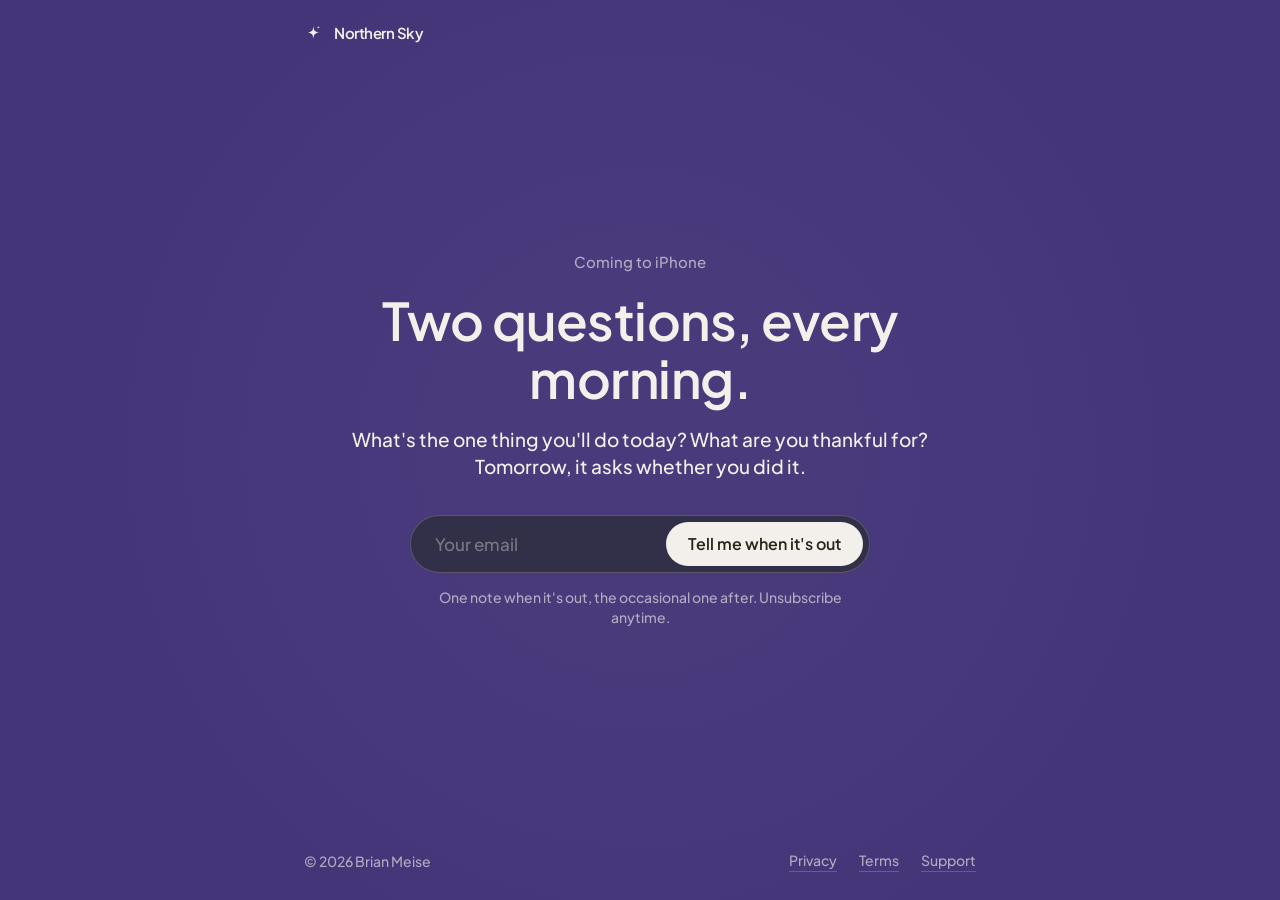
==== index.html @ 20d1e700 "Use relative paths so the github.io staging URL renders styled Co-Authored-By: Claude Fable 5.1 <nor" ====
<!DOCTYPE html>
<html lang="en">
<head>
<meta charset="utf-8">
<meta name="viewport" content="width=device-width, initial-scale=1, viewport-fit=cover">
<title>Northern Sky — Two questions, every morning.</title>
<meta name="description" content="A morning check-in for iPhone. What's the one thing you'll do today? What are you thankful for? Tomorrow, it asks whether you did it. Coming soon.">
<meta property="og:title" content="Northern Sky — Two questions, every morning.">
<meta property="og:description" content="A morning check-in for iPhone. What's the one thing you'll do today? What are you thankful for? Tomorrow, it asks whether you did it.">
<meta property="og:type" content="website">
<meta property="og:url" content="https://northernsky.app/">
<meta name="twitter:card" content="summary">
<meta name="theme-color" content="#443579">
<link rel="icon" href="img/favicon.svg" type="image/svg+xml">
<link rel="icon" href="img/favicon-32.png" sizes="32x32" type="image/png">
<link rel="icon" href="img/favicon-16.png" sizes="16x16" type="image/png">
<link rel="apple-touch-icon" href="img/apple-touch-icon.png">
<link rel="preconnect" href="https://fonts.googleapis.com">
<link rel="preconnect" href="https://fonts.gstatic.com" crossorigin>
<link href="https://fonts.googleapis.com/css2?family=Plus+Jakarta+Sans:wght@400;500;600&display=swap" rel="stylesheet">
<link rel="stylesheet" href="site.css">
</head>
<body>
<div class="breath" aria-hidden="true"></div>

<div class="shell">
  <header>
    <div class="wrap">
      <a class="mark" href="./" aria-label="Northern Sky">
        <svg viewBox="0 0 64 64" aria-hidden="true"><path d="M30 10 C31.5 24 34 27.5 48 30 C34 32.5 31.5 36 30 50 C28.5 36 26 32.5 12 30 C26 27.5 28.5 24 30 10 Z" fill="currentColor"/><path d="M46 9 C46.5 12.6 47.4 13.5 51 14 C47.4 14.5 46.5 15.4 46 19 C45.5 15.4 44.6 14.5 41 14 C44.6 13.5 45.5 12.6 46 9 Z" fill="currentColor" opacity=".8"/></svg>
        Northern Sky
      </a>
    </div>
  </header>

  <main class="hero">
    <div class="wrap">
      <p class="eyebrow">Coming to iPhone</p>
      <h1>Two questions, every morning.</h1>
      <p class="lede">What's the one thing you'll do today? What are you thankful for? Tomorrow, it asks whether you did it.</p>

      <form class="capture" id="capture" novalidate>
        <div class="row">
          <label class="hp" for="website">Leave this empty</label>
          <input class="hp" type="text" id="website" name="website" tabindex="-1" autocomplete="off">
          <input type="email" id="email" name="email" placeholder="Your email" required
                 autocomplete="email" autocapitalize="off" spellcheck="false" aria-label="Your email">
          <button class="pill" type="submit" data-goatcounter-click="waitlist">Tell me when it's out</button>
        </div>
        <p class="note" id="note" aria-live="polite">One note when it's out, the occasional one after. Unsubscribe anytime.</p>
      </form>
    </div>
  </main>

  <footer>
    <div class="wrap">
      <span>© 2026 Brian Meise</span>
      <nav>
        <a href="privacy.html">Privacy</a>
        <a href="terms.html">Terms</a>
        <a href="support.html">Support</a>
      </nav>
    </div>
  </footer>
</div>

<script>
// The waitlist is one table in the app's Supabase project. The key is the
// project's publishable identifier, not a secret; the table grants anon
// insert only, and RLS lets nothing be read back. A duplicate email comes
// back 409 and is treated as already on the list.
(function () {
  var URL = 'https://xiwggtpiqnsiargtiham.supabase.co/rest/v1/waitlist';
  var KEY = 'sb_publishable_mRfgL_a6vdINKT1QcsDXOg_ihpGNKJz';
  var COPY = {
    expectation: 'One note when it’s out, the occasional one after. Unsubscribe anytime.',
    invalid: 'That doesn’t look like an email address.',
    done: 'You’re on the list.',
    failed: 'That didn’t send. Try once more.'
  };
  var form = document.getElementById('capture');
  var email = document.getElementById('email');
  var note = document.getElementById('note');
  var button = form.querySelector('.pill');

  function say(state, text) { note.dataset.state = state; note.textContent = text; }

  form.addEventListener('submit', function (e) {
    e.preventDefault();
    if (form.website.value) return;               // honeypot
    var value = email.value.trim();
    if (!/^[^\s@]+@[^\s@]+\.[^\s@]+$/.test(value)) { say('error', COPY.invalid); email.focus(); return; }
    button.disabled = true;
    fetch(URL, {
      method: 'POST',
      headers: {
        'apikey': KEY,
        'Authorization': 'Bearer ' + KEY,
        'Content-Type': 'application/json',
        'Prefer': 'return=minimal'
      },
      body: JSON.stringify({ email: value.toLowerCase(), source: 'northernsky.app' })
    }).then(function (r) {
      if (r.ok || r.status === 409) { say('done', COPY.done); form.reset(); }
      else { say('error', COPY.failed); button.disabled = false; }
    }).catch(function () { say('error', COPY.failed); button.disabled = false; });
  });
  email.addEventListener('input', function () { if (note.dataset.state === 'error') say('', COPY.expectation); });
})();
</script>

<!-- GoatCounter: cookieless page counts, no personal data. Disclosed under
     "This website" in /privacy.html; change both together. -->
<script data-goatcounter="https://northernsky.goatcounter.com/count" async src="//gc.zgo.at/count.js"></script>
</body>
</html>
---- site.css ----
/* northernsky.app — the predawn ground from the app's Daybreak system.
   Values mirror src/lib/tokens.ts in the app repo (daybreak.stations.predawn,
   daybreak.breath, color.*OnDark, font). Change them there first. */
:root{
  --ground:#443579;                      /* daybreak.stations.predawn */
  --ink:#F3F0EB;                         /* inkOnDark */
  --ink-muted:rgb(243 240 235 / 62%);    /* inkMutedOnDark */
  --line:rgb(243 240 235 / 20%);         /* lineOnDark */
  --placeholder:rgb(243 240 235 / 38%);  /* placeholderOnDark */
  --raised:rgb(46 46 61 / 82%);          /* surfaceRaisedOnDark */
  --ink-inverse:#2A2418;                 /* inkInverseOnDark — ink on a white pill */
  --font:'Plus Jakarta Sans',system-ui,-apple-system,sans-serif;
  --tracking:-0.5px;                     /* font.displayTracking */
  --breath-dur:46s;                      /* daybreak.breath.duration */
}
*{box-sizing:border-box}
html{-webkit-text-size-adjust:100%;background:var(--ground)}
body{
  margin:0;min-height:100svh;
  background:var(--ground);color:var(--ink);
  font-family:var(--font);font-weight:500;font-size:17px;line-height:1.5;
  -webkit-font-smoothing:antialiased;overflow-x:hidden;
}
a{color:inherit}

/* The breath: a barely-lighter disc of the ground, drifting on a transform so
   a held page never reads frozen. Transform and opacity only. */
.breath{position:fixed;inset:0;overflow:hidden;pointer-events:none;z-index:0}
.breath::before{
  content:"";position:absolute;left:50%;top:50%;
  width:95vmax;height:95vmax;margin:-47.5vmax 0 0 -47.5vmax;border-radius:50%;
  background:radial-gradient(circle,rgb(255 255 255 / 5%) 0 22%,rgb(255 255 255 / 0) 70%);
  opacity:.55;
  animation:breath var(--breath-dur) ease-in-out infinite alternate;
}
@keyframes breath{
  from{transform:translate3d(0,0,0) scale(1)}
  to{transform:translate3d(6vw,-5vh,0) scale(1.12)}
}
@media (prefers-reduced-motion:reduce){.breath::before{animation:none}}

/* ---------- shared chrome ---------- */
.wrap{position:relative;z-index:1;width:100%;max-width:720px;margin:0 auto;padding:0 24px}
.mark{display:inline-flex;align-items:center;gap:10px;text-decoration:none;color:var(--ink);font-weight:600;font-size:15px;letter-spacing:var(--tracking)}
.mark svg{width:20px;height:20px;display:block}
header{padding:22px 0}
footer{padding:28px 0 max(28px,env(safe-area-inset-bottom));font-size:14px;color:var(--ink-muted)}
footer .wrap{display:flex;flex-wrap:wrap;gap:8px 22px;align-items:center;justify-content:space-between}
footer nav{display:flex;gap:22px;flex-wrap:wrap}
footer a{color:var(--ink-muted);text-decoration:none;border-bottom:1px solid var(--line)}
footer a:hover{color:var(--ink);border-color:var(--ink)}

/* ---------- the landing page: everything above the fold ---------- */
.shell{position:relative;z-index:1;min-height:100svh;display:flex;flex-direction:column}
.hero{flex:1;display:flex;align-items:center}
.hero .wrap{max-width:640px;text-align:center;padding-top:16px;padding-bottom:32px}
.eyebrow{margin:0 0 18px;font-size:15px;color:var(--ink-muted)}
h1{
  font-weight:600;letter-spacing:var(--tracking);line-height:1.12;
  font-size:clamp(34px,7.2vw,52px);margin:0 0 18px;
}
.lede{margin:0 auto 34px;max-width:32em;font-size:clamp(17px,2.2vw,19px);line-height:1.45;color:var(--ink)}

/* One pill: field and button. Controls on a dark station are white with ink. */
.capture{margin:0 auto;max-width:460px}
.row{
  display:flex;gap:8px;padding:6px;border-radius:999px;
  background:var(--raised);border:1px solid var(--line);
}
.row input{
  flex:1;min-width:0;height:44px;padding:0 18px;border:0;border-radius:999px;
  background:transparent;color:var(--ink);font:inherit;font-size:17px; /* never below 16px on iOS */
  outline:none;
}
.row input::placeholder{color:var(--placeholder)}
.row input:focus-visible{box-shadow:inset 0 0 0 1.5px var(--line)}
.pill{
  height:44px;padding:0 22px;border:0;border-radius:999px;white-space:nowrap;
  background:var(--ink);color:var(--ink-inverse);font:inherit;font-weight:600;font-size:16px;
  cursor:pointer;transition:opacity .2s ease,transform .2s ease;
}
.pill:hover{opacity:.92}
.pill:active{transform:scale(.98)}
.pill[disabled]{opacity:.6;cursor:default}
.hp{position:absolute;left:-9999px;width:1px;height:1px;opacity:0}
.note{margin:14px 0 0;font-size:14px;line-height:1.45;color:var(--ink-muted)}
.note[data-state="done"]{color:var(--ink)}
@media (max-width:480px){
  .row{flex-direction:column;border-radius:28px;gap:6px}
  .row input{text-align:center}
  .pill{width:100%}
}
@media (prefers-reduced-motion:reduce){.pill{transition:none}}

/* ---------- documents: privacy, terms, support ---------- */
.doc{padding:24px 0 72px}
.doc h1{font-size:clamp(32px,6vw,44px);margin:0 0 8px}
.doc .updated{color:var(--ink-muted);font-size:15px;margin:0 0 36px}
.doc h2{font-weight:600;font-size:22px;letter-spacing:var(--tracking);line-height:1.25;margin:40px 0 10px}
.doc h3{font-weight:600;font-size:17px;margin:26px 0 8px}
.doc p,.doc li{margin:0 0 14px;font-weight:400;color:var(--ink)}
.doc li{margin-bottom:10px}
.doc ul{padding-left:20px;margin:0 0 14px}
.doc strong{font-weight:600}
.doc a{color:var(--ink);text-decoration:none;border-bottom:1px solid var(--line)}
.doc a:hover{border-color:var(--ink)}
.doc .short{padding:2px 0 2px 20px;border-left:2px solid var(--line);margin:24px 0}
.doc .short p{font-weight:500;font-size:19px;line-height:1.4}
.doc .addr{font-size:22px;font-weight:600;letter-spacing:var(--tracking);margin:0 0 6px}
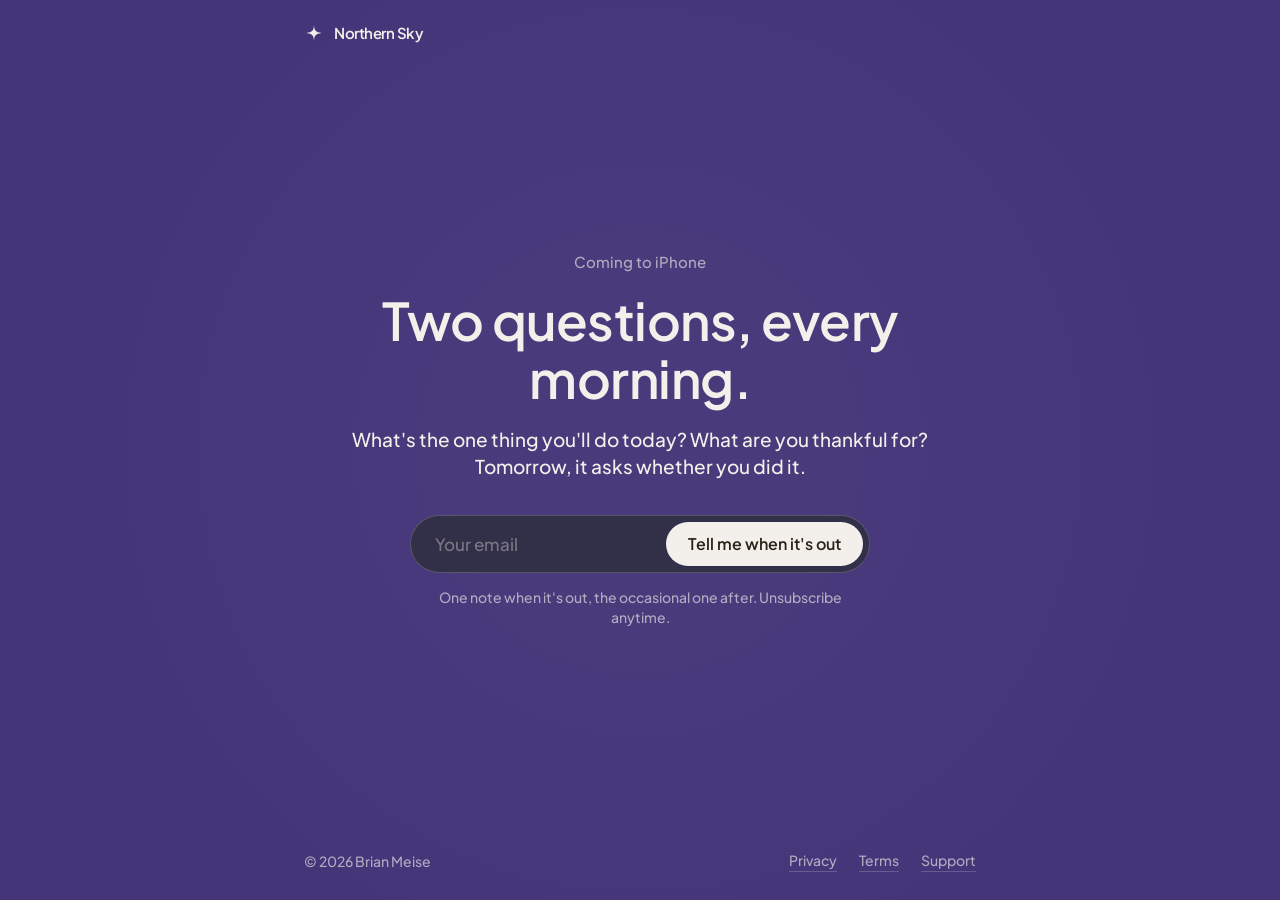
==== commit c6994d08: "Match the mark to the ruled icon A3 High was picked for the app icon: one star, no companion, no gra" ====
--- a/index.html
+++ b/index.html
@@ -27,7 +27,7 @@
   <header>
     <div class="wrap">
       <a class="mark" href="./" aria-label="Northern Sky">
-        <svg viewBox="0 0 64 64" aria-hidden="true"><path d="M30 10 C31.5 24 34 27.5 48 30 C34 32.5 31.5 36 30 50 C28.5 36 26 32.5 12 30 C26 27.5 28.5 24 30 10 Z" fill="currentColor"/><path d="M46 9 C46.5 12.6 47.4 13.5 51 14 C47.4 14.5 46.5 15.4 46 19 C45.5 15.4 44.6 14.5 41 14 C44.6 13.5 45.5 12.6 46 9 Z" fill="currentColor" opacity=".8"/></svg>
+        <svg viewBox="0 0 64 64" aria-hidden="true"><path d="M32 8 C33.8 24.8 36.8 29 56 32 C36.8 35 33.8 39.2 32 56 C30.2 39.2 27.2 35 8 32 C27.2 29 30.2 24.8 32 8 Z" fill="currentColor"/></svg>
         Northern Sky
       </a>
     </div>
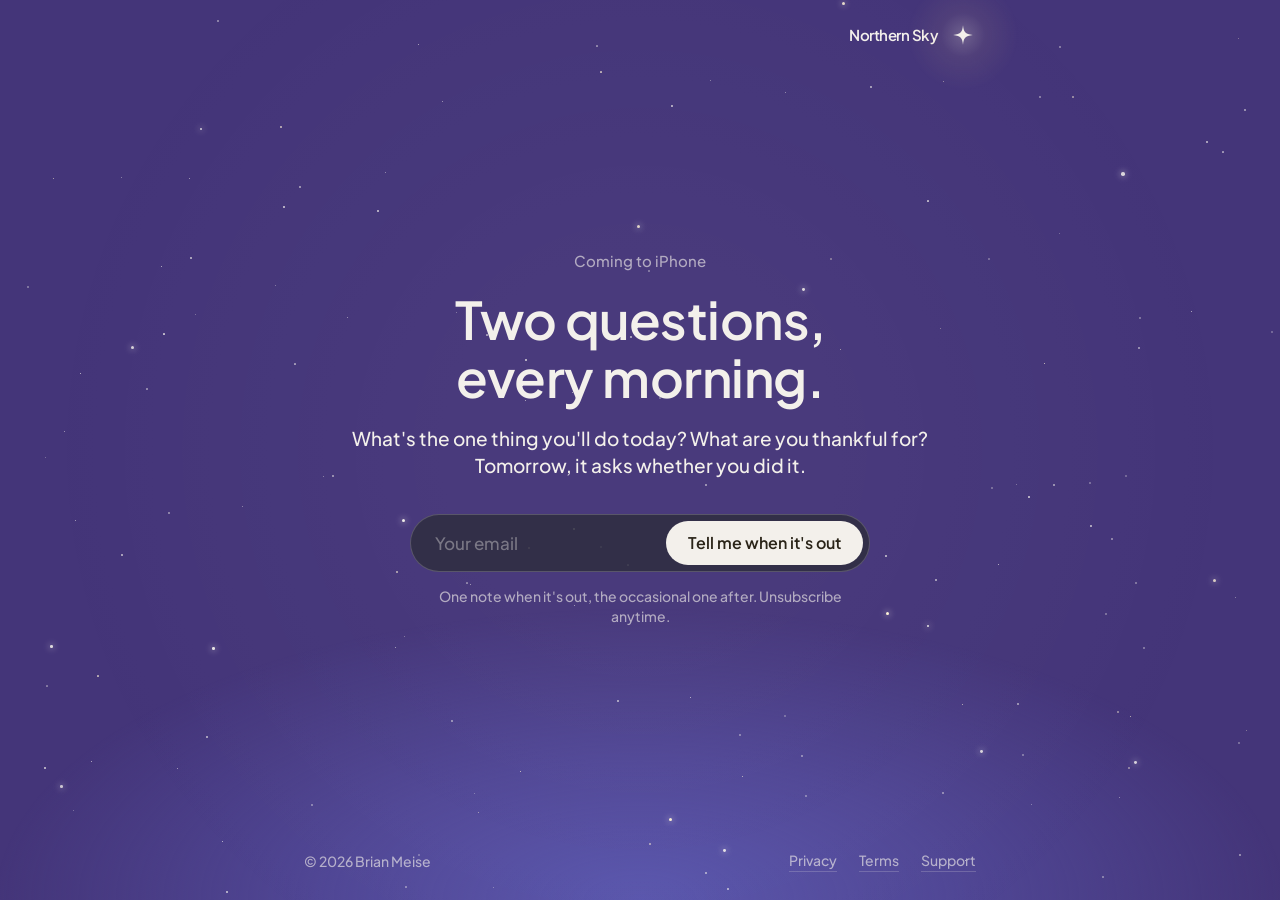
==== commit db2d4659: "Wake the sky on load The landing page now plays the First light sequence: night settles to predawn, " ====
--- a/index.html
+++ b/index.html
@@ -20,26 +20,34 @@
 <link href="https://fonts.googleapis.com/css2?family=Plus+Jakarta+Sans:wght@400;500;600&display=swap" rel="stylesheet">
 <link rel="stylesheet" href="site.css">
 </head>
-<body>
+<body class="wake">
+<div class="sky" aria-hidden="true">
+  <div class="layer horizon"></div>
+  <div class="stars" id="stars"></div>
+  <div class="layer night"></div>
+</div>
 <div class="breath" aria-hidden="true"></div>
 
 <div class="shell">
   <header>
     <div class="wrap">
       <a class="mark" href="./" aria-label="Northern Sky">
-        <svg viewBox="0 0 64 64" aria-hidden="true"><path d="M32 8 C33.8 24.8 36.8 29 56 32 C36.8 35 33.8 39.2 32 56 C30.2 39.2 27.2 35 8 32 C27.2 29 30.2 24.8 32 8 Z" fill="currentColor"/></svg>
-        Northern Sky
+        <span class="word" aria-hidden="true">Northern Sky</span>
+        <span class="polaris" aria-hidden="true">
+          <i class="glow"></i>
+          <svg viewBox="0 0 64 64"><path d="M32 8 C33.8 24.8 36.8 29 56 32 C36.8 35 33.8 39.2 32 56 C30.2 39.2 27.2 35 8 32 C27.2 29 30.2 24.8 32 8 Z" fill="currentColor"/></svg>
+        </span>
       </a>
     </div>
   </header>
 
   <main class="hero">
     <div class="wrap">
-      <p class="eyebrow">Coming to iPhone</p>
-      <h1>Two questions, every morning.</h1>
-      <p class="lede">What's the one thing you'll do today? What are you thankful for? Tomorrow, it asks whether you did it.</p>
+      <p class="eyebrow rise" style="--i:0">Coming to iPhone</p>
+      <h1 class="rise" style="--i:1">Two questions, every morning.</h1>
+      <p class="lede rise" style="--i:2">What's the one thing you'll do today? What are you thankful for? Tomorrow, it asks whether you did it.</p>
 
-      <form class="capture" id="capture" novalidate>
+      <form class="capture rise" style="--i:3" id="capture" novalidate>
         <div class="row">
           <label class="hp" for="website">Leave this empty</label>
           <input class="hp" type="text" id="website" name="website" tabindex="-1" autocomplete="off">
@@ -52,7 +60,7 @@
     </div>
   </main>
 
-  <footer>
+  <footer class="rise" style="--i:5">
     <div class="wrap">
       <span>© 2026 Brian Meise</span>
       <nav>
@@ -65,6 +73,36 @@
 </div>
 
 <script>
+// The sky wakes. The wordmark is split into letters so each can resolve on its own beat, and
+// the stars are seeded here so no two mornings share a sky: each star carries its position,
+// size, brightness, wake delay and twinkle period as custom properties the stylesheet reads.
+// All of it is transform and opacity; the stylesheet skips the intro under reduced motion.
+(function () {
+  var word = document.querySelector('.word');
+  var text = word.textContent; word.textContent = '';
+  for (var i = 0; i < text.length; i++) {
+    var s = document.createElement('span'); s.textContent = text[i]; s.style.setProperty('--i', i); word.appendChild(s);
+  }
+  function rnd(a, b) { return a + Math.random() * (b - a); }
+  var stars = document.getElementById('stars');
+  var frag = document.createDocumentFragment();
+  for (var n = 0; n < 150; n++) {
+    var el = document.createElement('i');
+    var big = Math.random() < 0.12;
+    el.className = 'star' + (big ? ' bright' : '') + (Math.random() < 0.18 ? ' warm' : '');
+    el.style.setProperty('--x', rnd(0, 100).toFixed(2) + '%');
+    el.style.setProperty('--y', rnd(0, 100).toFixed(2) + '%');
+    el.style.setProperty('--s', (big ? rnd(2.4, 3.6) : rnd(1, 2.2)).toFixed(2) + 'px');
+    el.style.setProperty('--o', (big ? rnd(.75, 1) : rnd(.35, .85)).toFixed(2));
+    var d = rnd(0.5, 2.4);
+    el.style.setProperty('--d', d.toFixed(2) + 's');
+    el.style.setProperty('--d2', (d + 1.4).toFixed(2) + 's');
+    el.style.setProperty('--t', (Math.random() < 0.25 ? rnd(0.9, 1.8) : rnd(2.2, 6)).toFixed(2) + 's');
+    frag.appendChild(el);
+  }
+  stars.appendChild(frag);
+})();
+
 // The waitlist is one table in the app's Supabase project. The key is the
 // project's publishable identifier, not a secret; the table grants anon
 // insert only, and RLS lets nothing be read back. A duplicate email comes
--- a/site.css
+++ b/site.css
@@ -3,6 +3,9 @@
    daybreak.breath, color.*OnDark, font). Change them there first. */
 :root{
   --ground:#443579;                      /* daybreak.stations.predawn */
+  --night:#2B2352;                       /* the sky before it wakes — predawn, deeper; the page's own */
+  --lifting:#5C58B0;                     /* daybreak.stations.lifting — the low glow */
+  --star-warm:#FFF3D6;                   /* a few stars carry the slight yellow the brand brief allows */
   --ink:#F3F0EB;                         /* inkOnDark */
   --ink-muted:rgb(243 240 235 / 62%);    /* inkMutedOnDark */
   --line:rgb(243 240 235 / 20%);         /* lineOnDark */
@@ -23,6 +26,45 @@
 }
 a{color:inherit}
 
+/* ---------- the sky ----------
+   Transform and opacity only, like the app. Layers crossfade on opacity and drift on a
+   transform; nothing animates a gradient, a size, or a position.
+
+   The landing page wakes on load (body.wake): the night settles to predawn, a low glow of
+   the lifting station rises from the bottom edge, the stars wake at their own moments,
+   Polaris blooms high right, the wordmark resolves letter by letter, then the page rises.
+   About four seconds, then the twinkle, the glow's pulse, the breath and the horizon drift
+   never stop. Under reduced motion every intro is skipped and the page sits at rest. */
+.sky{position:fixed;inset:0;overflow:hidden;pointer-events:none;z-index:0}
+.sky .layer{position:absolute;inset:0}
+.night{background:var(--night);opacity:0}
+.wake .night{animation:settle 2.2s ease-out 0s both}
+@keyframes settle{from{opacity:1}to{opacity:0}}
+.horizon{
+  inset:-20%;
+  background:radial-gradient(ellipse 70% 45% at 50% 100%,var(--lifting) 0%,rgb(92 88 176 / 55%) 35%,rgb(92 88 176 / 0) 72%);
+  opacity:.95;
+  animation:horizon-drift 52s ease-in-out 3.3s infinite alternate;
+}
+.wake .horizon{animation:appear 2.4s ease .9s both,horizon-drift 52s ease-in-out 3.3s infinite alternate}
+@keyframes appear{from{opacity:0}}
+@keyframes horizon-drift{from{transform:translate3d(0,0,0) scale(1)}to{transform:translate3d(-4vw,-3vh,0) scale(1.08)}}
+
+/* Stars: each one owns its position, size, base brightness, wake delay and twinkle period
+   (set as custom properties by the script). Wake is opacity+scale from nothing; twinkle
+   takes over the instant wake ends. A star at rest is simply visible. */
+.stars{position:absolute;inset:0}
+.star{
+  position:absolute;left:var(--x);top:var(--y);width:var(--s);height:var(--s);border-radius:50%;
+  background:var(--ink);opacity:var(--o);will-change:opacity,transform;
+  animation:twinkle var(--t) ease-in-out var(--d2) infinite alternate;
+}
+.wake .star{animation:wake 1.4s cubic-bezier(.2,.7,.2,1) var(--d) both,twinkle var(--t) ease-in-out var(--d2) infinite alternate}
+.star.bright{box-shadow:0 0 6px 1px rgb(243 240 235 / 45%)}
+.star.warm{background:var(--star-warm)}
+@keyframes wake{from{opacity:0;transform:scale(.3)}to{opacity:var(--o);transform:scale(1)}}
+@keyframes twinkle{from{opacity:var(--o)}to{opacity:calc(var(--o) * .22)}}
+
 /* The breath: a barely-lighter disc of the ground, drifting on a transform so
    a held page never reads frozen. Transform and opacity only. */
 .breath{position:fixed;inset:0;overflow:hidden;pointer-events:none;z-index:0}
@@ -37,13 +79,32 @@
   from{transform:translate3d(0,0,0) scale(1)}
   to{transform:translate3d(6vw,-5vh,0) scale(1.12)}
 }
-@media (prefers-reduced-motion:reduce){.breath::before{animation:none}}
+@media (prefers-reduced-motion:reduce){
+  .breath::before,.night,.horizon,.star,.polaris svg,.glow,.word span,.rise{animation:none !important}
+}
 
 /* ---------- shared chrome ---------- */
 .wrap{position:relative;z-index:1;width:100%;max-width:720px;margin:0 auto;padding:0 24px}
-.mark{display:inline-flex;align-items:center;gap:10px;text-decoration:none;color:var(--ink);font-weight:600;font-size:15px;letter-spacing:var(--tracking)}
-.mark svg{width:20px;height:20px;display:block}
+/* The mark sits high right, where the star sits on the icon: wordmark, then Polaris with a
+   warm glow behind it. The glow blooms on the landing page and then breathes; on the other
+   pages it simply rests. */
 header{padding:22px 0}
+header .wrap{display:flex;justify-content:flex-end}
+.mark{display:inline-flex;align-items:center;gap:12px;text-decoration:none;color:var(--ink);font-weight:600;font-size:15px;letter-spacing:var(--tracking)}
+.word{display:inline-flex}
+.word span{display:inline-block;white-space:pre}
+.wake .word span{animation:resolve .7s cubic-bezier(.2,.7,.2,1) calc(2.35s + var(--i) * 45ms) both}
+@keyframes resolve{from{opacity:0;transform:translate3d(0,5px,0)}}
+.polaris{position:relative;width:26px;height:26px;display:grid;place-items:center}
+.polaris svg{position:relative;width:26px;height:26px;display:block}
+.wake .polaris svg{animation:bloom 1.5s cubic-bezier(.2,.7,.2,1) 1.7s both}
+@keyframes bloom{from{opacity:0;transform:scale(.4)}}
+.glow{position:absolute;left:50%;top:50%;width:120px;height:120px;margin:-60px 0 0 -60px;border-radius:50%;
+  background:radial-gradient(circle,rgb(255 244 214 / 42%) 0%,rgb(245 206 140 / 13%) 26%,rgb(245 206 140 / 0) 66%);
+  opacity:.55;animation:pulse 7s ease-in-out 4.3s infinite alternate}
+.wake .glow{animation:flare 2.6s ease 1.7s both,pulse 7s ease-in-out 4.3s infinite alternate}
+@keyframes flare{0%{opacity:0;transform:scale(.3)}55%{opacity:.85;transform:scale(1.25)}100%{opacity:.55;transform:scale(1)}}
+@keyframes pulse{from{opacity:.55;transform:scale(1)}to{opacity:.78;transform:scale(1.1)}}
 footer{padding:28px 0 max(28px,env(safe-area-inset-bottom));font-size:14px;color:var(--ink-muted)}
 footer .wrap{display:flex;flex-wrap:wrap;gap:8px 22px;align-items:center;justify-content:space-between}
 footer nav{display:flex;gap:22px;flex-wrap:wrap}
@@ -52,11 +113,14 @@
 
 /* ---------- the landing page: everything above the fold ---------- */
 .shell{position:relative;z-index:1;min-height:100svh;display:flex;flex-direction:column}
+/* The page follows the star up: each block carries its own --i. At rest it is simply there. */
+.wake .rise{animation:rise 1s cubic-bezier(.2,.7,.2,1) calc(3.05s + var(--i) * 150ms) both}
+@keyframes rise{from{opacity:0;transform:translate3d(0,14px,0)}}
 .hero{flex:1;display:flex;align-items:center}
 .hero .wrap{max-width:640px;text-align:center;padding-top:16px;padding-bottom:32px}
 .eyebrow{margin:0 0 18px;font-size:15px;color:var(--ink-muted)}
 h1{
-  font-weight:600;letter-spacing:var(--tracking);line-height:1.12;
+  font-weight:600;letter-spacing:var(--tracking);line-height:1.12;text-wrap:balance;
   font-size:clamp(34px,7.2vw,52px);margin:0 0 18px;
 }
 .lede{margin:0 auto 34px;max-width:32em;font-size:clamp(17px,2.2vw,19px);line-height:1.45;color:var(--ink)}
@@ -85,10 +149,14 @@
 .hp{position:absolute;left:-9999px;width:1px;height:1px;opacity:0}
 .note{margin:14px 0 0;font-size:14px;line-height:1.45;color:var(--ink-muted)}
 .note[data-state="done"]{color:var(--ink)}
+/* Narrow screens: two stacked pills, same width, same height — the dark field over the white
+   button, the way the app stacks its yesterday answers. flex:none matters: in a column, flex:1's
+   zero basis beats the height and the field collapses to its text. */
 @media (max-width:480px){
-  .row{flex-direction:column;border-radius:28px;gap:6px}
-  .row input{text-align:center}
-  .pill{width:100%}
+  .row{flex-direction:column;gap:10px;padding:0;background:transparent;border:0;border-radius:0}
+  .row input{flex:none;width:100%;height:48px;text-align:center;border:1px solid var(--line);background:var(--raised)}
+  .row input:focus-visible{box-shadow:none;border-color:var(--ink-muted)}
+  .pill{width:100%;height:48px}
 }
 @media (prefers-reduced-motion:reduce){.pill{transition:none}}
 
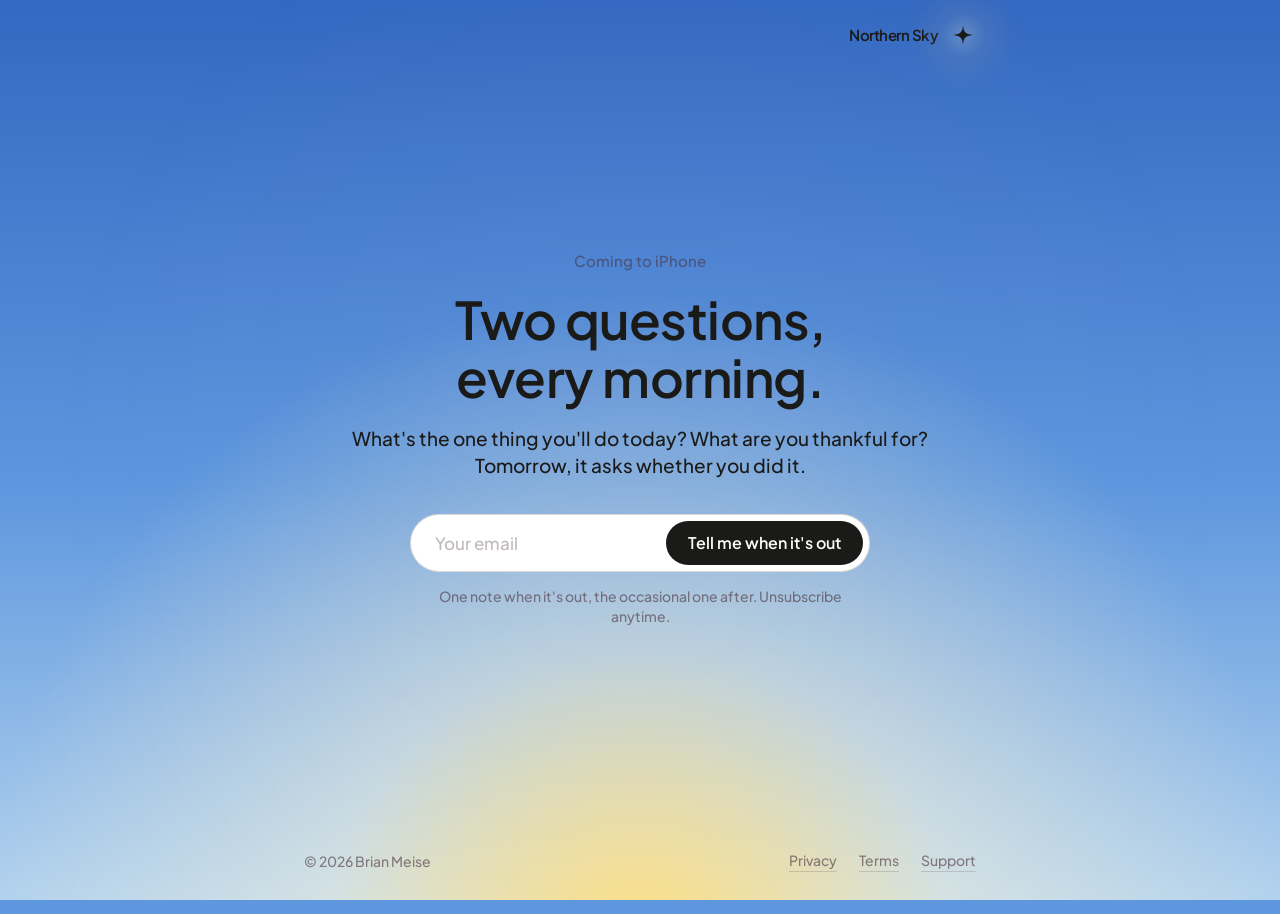
==== commit ae803761: "Move the site onto the day sky The app's stations are morning skies since C2 Deep (ruled 2026-09-06)" ====
--- a/index.html
+++ b/index.html
@@ -10,7 +10,7 @@
 <meta property="og:type" content="website">
 <meta property="og:url" content="https://northernsky.app/">
 <meta name="twitter:card" content="summary">
-<meta name="theme-color" content="#443579">
+<meta name="theme-color" content="#2F63BE">
 <link rel="icon" href="img/favicon.svg" type="image/svg+xml">
 <link rel="icon" href="img/favicon-32.png" sizes="32x32" type="image/png">
 <link rel="icon" href="img/favicon-16.png" sizes="16x16" type="image/png">
@@ -22,9 +22,10 @@
 </head>
 <body class="wake">
 <div class="sky" aria-hidden="true">
+  <div class="layer day"></div>
   <div class="layer horizon"></div>
+  <div class="layer night"></div>
   <div class="stars" id="stars"></div>
-  <div class="layer night"></div>
 </div>
 <div class="breath" aria-hidden="true"></div>
 
--- a/site.css
+++ b/site.css
@@ -1,26 +1,34 @@
-/* northernsky.app — the predawn ground from the app's Daybreak system.
-   Values mirror src/lib/tokens.ts in the app repo (daybreak.stations.predawn,
-   daybreak.breath, color.*OnDark, font). Change them there first. */
+/* northernsky.app — the day sky from the app's Daybreak system, C2 Deep (ruled 2026-09-06).
+   Values mirror src/lib/tokens.ts in the app repo (daybreak.stations.day and .predawn,
+   daybreak.breath, color.*, font). Change them there first. The day station is a light
+   station, so the ink is the day set and the pill is ink with white text. */
 :root{
-  --ground:#443579;                      /* daybreak.stations.predawn */
-  --night:#2B2352;                       /* the sky before it wakes — predawn, deeper; the page's own */
-  --lifting:#5C58B0;                     /* daybreak.stations.lifting — the low glow */
+  --sky-top:#2F63BE;                     /* daybreak.stations.day.sky.stops[0] — overhead */
+  --sky-mid:#5E97DE;                     /* stops[1] — the band the words sit in */
+  --sky-low:#B9D7F0;                     /* stops[2] — the horizon */
+  --sun:#FFDE7C;                         /* day.sky.sun.color */
+  --sun-rim:rgb(255 245 214 / 45%);      /* day.sky.sun.rim at 45% — the edge goes through cream, never grey */
+  --sun-out:rgb(255 245 214 / 0);
+  --night-top:#121A48;                   /* daybreak.stations.predawn.sky.stops — the sky before it wakes */
+  --night-mid:#1F2C74;
+  --night-low:#3C4E9E;
+  --star:#F3F0EB;                        /* inkOnDark — the stars belong to the night layer */
   --star-warm:#FFF3D6;                   /* a few stars carry the slight yellow the brand brief allows */
-  --ink:#F3F0EB;                         /* inkOnDark */
-  --ink-muted:rgb(243 240 235 / 62%);    /* inkMutedOnDark */
-  --line:rgb(243 240 235 / 20%);         /* lineOnDark */
-  --placeholder:rgb(243 240 235 / 38%);  /* placeholderOnDark */
-  --raised:rgb(46 46 61 / 82%);          /* surfaceRaisedOnDark */
-  --ink-inverse:#2A2418;                 /* inkInverseOnDark — ink on a white pill */
+  --ink:#1A1A18;                         /* ink */
+  --ink-muted:rgb(74 52 64 / 60%);       /* inkMuted */
+  --line:rgb(74 52 64 / 18%);            /* line */
+  --placeholder:rgb(74 52 64 / 35%);     /* placeholder */
+  --raised:#FFFFFF;                      /* surfaceRaised */
+  --ink-inverse:#FBFAF8;                 /* inkInverse — white on the ink pill */
   --font:'Plus Jakarta Sans',system-ui,-apple-system,sans-serif;
   --tracking:-0.5px;                     /* font.displayTracking */
   --breath-dur:46s;                      /* daybreak.breath.duration */
 }
 *{box-sizing:border-box}
-html{-webkit-text-size-adjust:100%;background:var(--ground)}
+html{-webkit-text-size-adjust:100%;background:var(--sky-mid)}
 body{
   margin:0;min-height:100svh;
-  background:var(--ground);color:var(--ink);
+  background:linear-gradient(to bottom,var(--sky-top) -6%,var(--sky-mid) 54%,var(--sky-low) 104%);color:var(--ink);
   font-family:var(--font);font-weight:500;font-size:17px;line-height:1.5;
   -webkit-font-smoothing:antialiased;overflow-x:hidden;
 }
@@ -28,35 +36,47 @@
 
 /* ---------- the sky ----------
    Transform and opacity only, like the app. Layers crossfade on opacity and drift on a
-   transform; nothing animates a gradient, a size, or a position.
+   transform; nothing animates a gradient, a size, or a position. The stops are the app's
+   day station; the sun is a radial whose centre sits below the frame, drawn with the ramp
+   DaybreakGround and the icon draw: the core, the rim at 34%, nothing at 72%.
 
-   The landing page wakes on load (body.wake): the night settles to predawn, a low glow of
-   the lifting station rises from the bottom edge, the stars wake at their own moments,
-   Polaris blooms high right, the wordmark resolves letter by letter, then the page rises.
-   About four seconds, then the twinkle, the glow's pulse, the breath and the horizon drift
-   never stop. Under reduced motion every intro is skipped and the page sits at rest. */
+   The landing page wakes on load (body.wake): it opens on the predawn sky with the stars
+   out, the night thins over three seconds and the day comes through it, the sun rises at
+   the horizon, the stars go with the night, Polaris blooms high right, the wordmark
+   resolves letter by letter, then the page rises. Afterwards the sun's drift, the glow's
+   pulse and the breath never stop. Under reduced motion every intro is skipped and the
+   page sits at rest, in daylight. */
 .sky{position:fixed;inset:0;overflow:hidden;pointer-events:none;z-index:0}
 .sky .layer{position:absolute;inset:0}
-.night{background:var(--night);opacity:0}
-.wake .night{animation:settle 2.2s ease-out 0s both}
-@keyframes settle{from{opacity:1}to{opacity:0}}
+.day{background:linear-gradient(to bottom,var(--sky-top) -6%,var(--sky-mid) 54%,var(--sky-low) 104%)}
 .horizon{
-  inset:-20%;
-  background:radial-gradient(ellipse 70% 45% at 50% 100%,var(--lifting) 0%,rgb(92 88 176 / 55%) 35%,rgb(92 88 176 / 0) 72%);
-  opacity:.95;
+  background:radial-gradient(circle 72vmax at 50% 106%,var(--sun) 0%,var(--sun-rim) 34%,var(--sun-out) 72%);
   animation:horizon-drift 52s ease-in-out 3.3s infinite alternate;
 }
-.wake .horizon{animation:appear 2.4s ease .9s both,horizon-drift 52s ease-in-out 3.3s infinite alternate}
+.wake .horizon{animation:appear 2.6s ease .9s both,horizon-drift 52s ease-in-out 3.3s infinite alternate}
 @keyframes appear{from{opacity:0}}
-@keyframes horizon-drift{from{transform:translate3d(0,0,0) scale(1)}to{transform:translate3d(-4vw,-3vh,0) scale(1.08)}}
+@keyframes horizon-drift{from{transform:translate3d(0,0,0) scale(1)}to{transform:translate3d(-3vw,-2vh,0) scale(1.06)}}
+/* The predawn sky, with its own first warmth below the horizon: predawn.sky.sun at strength .65,
+   core → mid at 28% → rim at 54% → nothing at 76%. Sits on top, gone at rest. */
+.night{
+  opacity:0;
+  background:
+    radial-gradient(circle 38vmax at 50% 124%,rgb(240 158 90 / 65%) 0%,rgb(176 98 138 / 55%) 28%,rgb(90 76 152 / 27%) 54%,rgb(90 76 152 / 0) 76%),
+    linear-gradient(to bottom,var(--night-top) -6%,var(--night-mid) 54%,var(--night-low) 104%);
+}
+.wake .night{animation:settle 3.4s ease-in-out 0s both}
+@keyframes settle{from{opacity:1}to{opacity:0}}
 
 /* Stars: each one owns its position, size, base brightness, wake delay and twinkle period
    (set as custom properties by the script). Wake is opacity+scale from nothing; twinkle
-   takes over the instant wake ends. A star at rest is simply visible. */
-.stars{position:absolute;inset:0}
+   takes over the instant wake ends. They belong to the night: the field goes out with it
+   during the wake, and at rest (other pages, reduced motion) there are none. */
+.stars{position:absolute;inset:0;opacity:0}
+.wake .stars{animation:starsout 1.4s ease 2.4s both}
+@keyframes starsout{from{opacity:1}to{opacity:0}}
 .star{
   position:absolute;left:var(--x);top:var(--y);width:var(--s);height:var(--s);border-radius:50%;
-  background:var(--ink);opacity:var(--o);will-change:opacity,transform;
+  background:var(--star);opacity:var(--o);will-change:opacity,transform;
   animation:twinkle var(--t) ease-in-out var(--d2) infinite alternate;
 }
 .wake .star{animation:wake 1.4s cubic-bezier(.2,.7,.2,1) var(--d) both,twinkle var(--t) ease-in-out var(--d2) infinite alternate}
@@ -80,7 +100,7 @@
   to{transform:translate3d(6vw,-5vh,0) scale(1.12)}
 }
 @media (prefers-reduced-motion:reduce){
-  .breath::before,.night,.horizon,.star,.polaris svg,.glow,.word span,.rise{animation:none !important}
+  .breath::before,.night,.horizon,.stars,.star,.polaris svg,.glow,.word span,.rise{animation:none !important}
 }
 
 /* ---------- shared chrome ---------- */
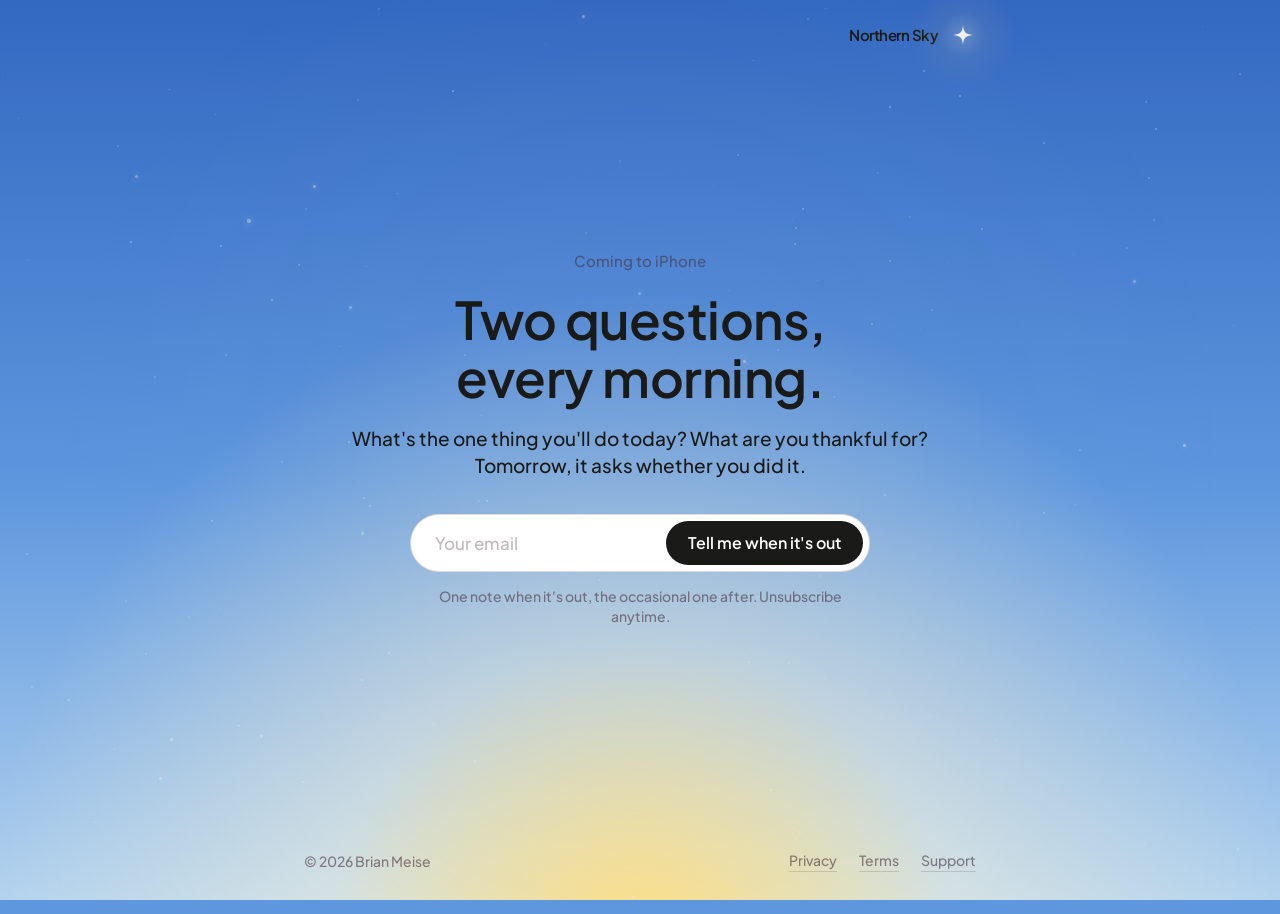
==== commit 8ca909aa: "Start the wake in the dark, and keep the stars Brian's three notes on the day-sky site: the header s" ====
--- a/index.html
+++ b/index.html
@@ -24,6 +24,7 @@
 <div class="sky" aria-hidden="true">
   <div class="layer day"></div>
   <div class="layer horizon"></div>
+  <div class="layer dawn"></div>
   <div class="layer night"></div>
   <div class="stars" id="stars"></div>
 </div>
--- a/site.css
+++ b/site.css
@@ -9,9 +9,12 @@
   --sun:#FFDE7C;                         /* day.sky.sun.color */
   --sun-rim:rgb(255 245 214 / 45%);      /* day.sky.sun.rim at 45% — the edge goes through cream, never grey */
   --sun-out:rgb(255 245 214 / 0);
-  --night-top:#121A48;                   /* daybreak.stations.predawn.sky.stops — the sky before it wakes */
+  --night-top:#121A48;                   /* daybreak.stations.predawn.sky.stops — the dawn layer of the wake */
   --night-mid:#1F2C74;
   --night-low:#3C4E9E;
+  --deep-top:#080C24;                    /* predawn pulled toward black — the page's own, where the wake starts */
+  --deep-mid:#101743;
+  --deep-low:#222D6E;
   --star:#F3F0EB;                        /* inkOnDark — the stars belong to the night layer */
   --star-warm:#FFF3D6;                   /* a few stars carry the slight yellow the brand brief allows */
   --ink:#1A1A18;                         /* ink */
@@ -40,12 +43,12 @@
    day station; the sun is a radial whose centre sits below the frame, drawn with the ramp
    DaybreakGround and the icon draw: the core, the rim at 34%, nothing at 72%.
 
-   The landing page wakes on load (body.wake): it opens on the predawn sky with the stars
-   out, the night thins over three seconds and the day comes through it, the sun rises at
-   the horizon, the stars go with the night, Polaris blooms high right, the wordmark
-   resolves letter by letter, then the page rises. Afterwards the sun's drift, the glow's
-   pulse and the breath never stop. Under reduced motion every intro is skipped and the
-   page sits at rest, in daylight. */
+   The landing page wakes on load (body.wake): it opens on a deep night with the stars out,
+   the night thins into predawn, predawn thins into the day, the sun rises at the horizon,
+   the stars dim to a faint twinkle that stays, Polaris blooms high right, the wordmark
+   resolves letter by letter, then the page rises. Afterwards the twinkle, the sun's drift,
+   the glow's pulse and the breath never stop. Under reduced motion every intro is skipped
+   and the page sits at rest, in daylight with the faint stars. */
 .sky{position:fixed;inset:0;overflow:hidden;pointer-events:none;z-index:0}
 .sky .layer{position:absolute;inset:0}
 .day{background:linear-gradient(to bottom,var(--sky-top) -6%,var(--sky-mid) 54%,var(--sky-low) 104%)}
@@ -56,24 +59,29 @@
 .wake .horizon{animation:appear 2.6s ease .9s both,horizon-drift 52s ease-in-out 3.3s infinite alternate}
 @keyframes appear{from{opacity:0}}
 @keyframes horizon-drift{from{transform:translate3d(0,0,0) scale(1)}to{transform:translate3d(-3vw,-2vh,0) scale(1.06)}}
-/* The predawn sky, with its own first warmth below the horizon: predawn.sky.sun at strength .65,
-   core → mid at 28% → rim at 54% → nothing at 76%. Sits on top, gone at rest. */
-.night{
+/* The two skies before the day, stacked on top of it and gone at rest. `dawn` is the app's
+   predawn station with its own first warmth below the horizon (predawn.sky.sun at strength
+   .65: core → mid at 28% → rim at 54% → nothing at 76%); `night` is that sky before any
+   warmth, deeper still. The wake thins the night into the dawn, then the dawn into the day,
+   so the page starts dark and only gets lighter. */
+.dawn{
   opacity:0;
   background:
     radial-gradient(circle 38vmax at 50% 124%,rgb(240 158 90 / 65%) 0%,rgb(176 98 138 / 55%) 28%,rgb(90 76 152 / 27%) 54%,rgb(90 76 152 / 0) 76%),
     linear-gradient(to bottom,var(--night-top) -6%,var(--night-mid) 54%,var(--night-low) 104%);
 }
-.wake .night{animation:settle 3.4s ease-in-out 0s both}
+.night{opacity:0;background:linear-gradient(to bottom,var(--deep-top) -6%,var(--deep-mid) 54%,var(--deep-low) 104%)}
+.wake .night{animation:settle 2.4s ease-in-out .2s both}
+.wake .dawn{animation:settle 3.2s ease-in-out 1.6s both}
 @keyframes settle{from{opacity:1}to{opacity:0}}
 
 /* Stars: each one owns its position, size, base brightness, wake delay and twinkle period
    (set as custom properties by the script). Wake is opacity+scale from nothing; twinkle
-   takes over the instant wake ends. They belong to the night: the field goes out with it
-   during the wake, and at rest (other pages, reduced motion) there are none. */
-.stars{position:absolute;inset:0;opacity:0}
-.wake .stars{animation:starsout 1.4s ease 2.4s both}
-@keyframes starsout{from{opacity:1}to{opacity:0}}
+   takes over the instant wake ends. The field is at full strength on the night and dims
+   with it, but never goes out: a faint twinkle stays on the day sky. */
+.stars{position:absolute;inset:0;opacity:.4}
+.wake .stars{animation:starsdim 2.6s ease 2.2s both}
+@keyframes starsdim{from{opacity:1}to{opacity:.4}}
 .star{
   position:absolute;left:var(--x);top:var(--y);width:var(--s);height:var(--s);border-radius:50%;
   background:var(--star);opacity:var(--o);will-change:opacity,transform;
@@ -100,7 +108,7 @@
   to{transform:translate3d(6vw,-5vh,0) scale(1.12)}
 }
 @media (prefers-reduced-motion:reduce){
-  .breath::before,.night,.horizon,.stars,.star,.polaris svg,.glow,.word span,.rise{animation:none !important}
+  .breath::before,.night,.dawn,.horizon,.stars,.star,.polaris svg,.glow,.word span,.rise{animation:none !important}
 }
 
 /* ---------- shared chrome ---------- */
@@ -115,7 +123,7 @@
 .word span{display:inline-block;white-space:pre}
 .wake .word span{animation:resolve .7s cubic-bezier(.2,.7,.2,1) calc(2.35s + var(--i) * 45ms) both}
 @keyframes resolve{from{opacity:0;transform:translate3d(0,5px,0)}}
-.polaris{position:relative;width:26px;height:26px;display:grid;place-items:center}
+.polaris{position:relative;width:26px;height:26px;display:grid;place-items:center;color:var(--star)} /* the star stays white on every sky; the wordmark keeps the page's ink */
 .polaris svg{position:relative;width:26px;height:26px;display:block}
 .wake .polaris svg{animation:bloom 1.5s cubic-bezier(.2,.7,.2,1) 1.7s both}
 @keyframes bloom{from{opacity:0;transform:scale(.4)}}
@@ -134,7 +142,7 @@
 /* ---------- the landing page: everything above the fold ---------- */
 .shell{position:relative;z-index:1;min-height:100svh;display:flex;flex-direction:column}
 /* The page follows the star up: each block carries its own --i. At rest it is simply there. */
-.wake .rise{animation:rise 1s cubic-bezier(.2,.7,.2,1) calc(3.05s + var(--i) * 150ms) both}
+.wake .rise{animation:rise 1s cubic-bezier(.2,.7,.2,1) calc(3.4s + var(--i) * 150ms) both}
 @keyframes rise{from{opacity:0;transform:translate3d(0,14px,0)}}
 .hero{flex:1;display:flex;align-items:center}
 .hero .wrap{max-width:640px;text-align:center;padding-top:16px;padding-bottom:32px}
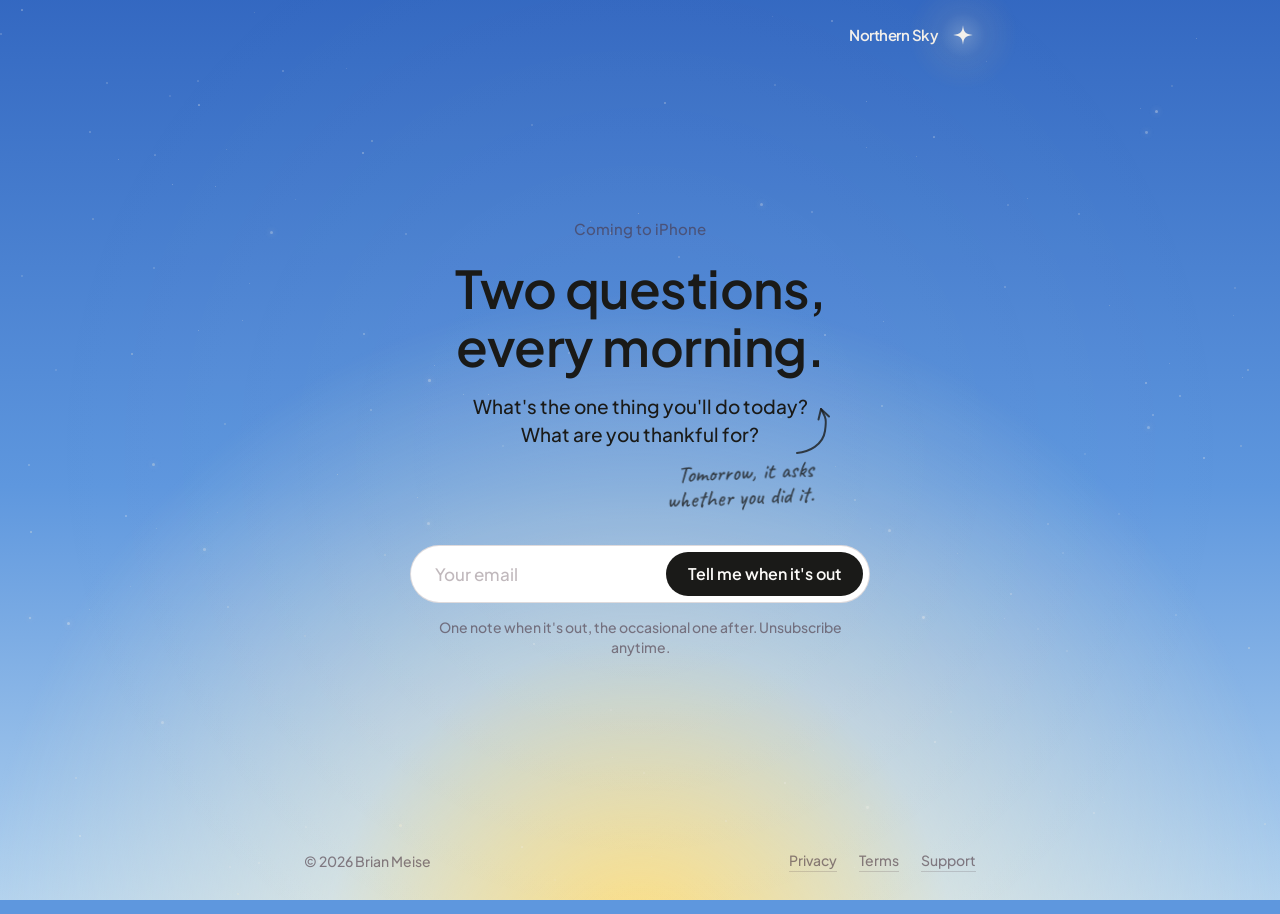
==== commit b5c28fb5: "Turn the morning-after line into a margin note The lede read as three questions in a row when the he" ====
--- a/index.html
+++ b/index.html
@@ -17,7 +17,7 @@
 <link rel="apple-touch-icon" href="img/apple-touch-icon.png">
 <link rel="preconnect" href="https://fonts.googleapis.com">
 <link rel="preconnect" href="https://fonts.gstatic.com" crossorigin>
-<link href="https://fonts.googleapis.com/css2?family=Plus+Jakarta+Sans:wght@400;500;600&display=swap" rel="stylesheet">
+<link href="https://fonts.googleapis.com/css2?family=Plus+Jakarta+Sans:wght@400;500;600&family=Caveat:wght@500;600&display=swap" rel="stylesheet">
 <link rel="stylesheet" href="site.css">
 </head>
 <body class="wake">
@@ -47,7 +47,16 @@
     <div class="wrap">
       <p class="eyebrow rise" style="--i:0">Coming to iPhone</p>
       <h1 class="rise" style="--i:1">Two questions, every morning.</h1>
-      <p class="lede rise" style="--i:2">What's the one thing you'll do today? What are you thankful for? Tomorrow, it asks whether you did it.</p>
+      <div class="lede rise" style="--i:2">
+        <p class="q">What's the one thing you'll do today?</p>
+        <p class="q">What are you thankful for?</p>
+        <!-- Not a third question: a note in the margin, pointing back at the first one. -->
+        <svg class="arrow rise" style="--i:4" viewBox="0 0 44 60" aria-hidden="true">
+          <path d="M 8 56 C 20 55, 34 48, 36 34 S 36 20, 32 12"/>
+          <path d="M 29.5 22.5 L 32 12 L 40 19.5"/>
+        </svg>
+        <p class="hand rise" style="--i:4"><span>Tomorrow, it asks<br>whether you did it.</span></p>
+      </div>
 
       <form class="capture rise" style="--i:3" id="capture" novalidate>
         <div class="row">
--- a/site.css
+++ b/site.css
@@ -25,15 +25,21 @@
   --ink-inverse:#FBFAF8;                 /* inkInverse — white on the ink pill */
   --font:'Plus Jakarta Sans',system-ui,-apple-system,sans-serif;
   --tracking:-0.5px;                     /* font.displayTracking */
+  --hand-font:'Caveat','Bradley Hand','Segoe Print',cursive; /* the margin note only — the one place off the family, so it reads as written on the page, not set by it */
+  --hand-ink:rgb(26 26 24 / 78%);        /* ink at an alpha: a pen, not a label */
   --breath-dur:46s;                      /* daybreak.breath.duration */
 }
 *{box-sizing:border-box}
-html{-webkit-text-size-adjust:100%;background:var(--sky-mid)}
+/* Nothing may scroll sideways. The mark's glow spills past the right edge of a phone, and iOS
+   Safari lets a finger scroll into anything that overflows unless the overflow is clipped on
+   both html and body — `hidden` on body alone is not honoured there. `clip` is the modern
+   value (iOS 16+); `hidden` stays as the fallback and the later line wins where clip exists. */
+html{-webkit-text-size-adjust:100%;background:var(--sky-mid);overflow-x:hidden;overflow-x:clip}
 body{
   margin:0;min-height:100svh;
   background:linear-gradient(to bottom,var(--sky-top) -6%,var(--sky-mid) 54%,var(--sky-low) 104%);color:var(--ink);
   font-family:var(--font);font-weight:500;font-size:17px;line-height:1.5;
-  -webkit-font-smoothing:antialiased;overflow-x:hidden;
+  -webkit-font-smoothing:antialiased;overflow-x:hidden;overflow-x:clip;
 }
 a{color:inherit}
 
@@ -118,12 +124,12 @@
    pages it simply rests. */
 header{padding:22px 0}
 header .wrap{display:flex;justify-content:flex-end}
-.mark{display:inline-flex;align-items:center;gap:12px;text-decoration:none;color:var(--ink);font-weight:600;font-size:15px;letter-spacing:var(--tracking)}
+.mark{display:inline-flex;align-items:center;gap:12px;text-decoration:none;color:var(--star);font-weight:600;font-size:15px;letter-spacing:var(--tracking)} /* the whole mark is white on every sky */
 .word{display:inline-flex}
 .word span{display:inline-block;white-space:pre}
 .wake .word span{animation:resolve .7s cubic-bezier(.2,.7,.2,1) calc(2.35s + var(--i) * 45ms) both}
 @keyframes resolve{from{opacity:0;transform:translate3d(0,5px,0)}}
-.polaris{position:relative;width:26px;height:26px;display:grid;place-items:center;color:var(--star)} /* the star stays white on every sky; the wordmark keeps the page's ink */
+.polaris{position:relative;width:26px;height:26px;display:grid;place-items:center}
 .polaris svg{position:relative;width:26px;height:26px;display:block}
 .wake .polaris svg{animation:bloom 1.5s cubic-bezier(.2,.7,.2,1) 1.7s both}
 @keyframes bloom{from{opacity:0;transform:scale(.4)}}
@@ -140,7 +146,7 @@
 footer a:hover{color:var(--ink);border-color:var(--ink)}
 
 /* ---------- the landing page: everything above the fold ---------- */
-.shell{position:relative;z-index:1;min-height:100svh;display:flex;flex-direction:column}
+.shell{position:relative;z-index:1;min-height:100svh;display:flex;flex-direction:column;overflow-x:clip}
 /* The page follows the star up: each block carries its own --i. At rest it is simply there. */
 .wake .rise{animation:rise 1s cubic-bezier(.2,.7,.2,1) calc(3.4s + var(--i) * 150ms) both}
 @keyframes rise{from{opacity:0;transform:translate3d(0,14px,0)}}
@@ -151,7 +157,17 @@
   font-weight:600;letter-spacing:var(--tracking);line-height:1.12;text-wrap:balance;
   font-size:clamp(34px,7.2vw,52px);margin:0 0 18px;
 }
-.lede{margin:0 auto 34px;max-width:32em;font-size:clamp(17px,2.2vw,19px);line-height:1.45;color:var(--ink)}
+/* The lede is two questions, one per line, and the block is exactly as wide as the longer
+   one so its right edge is the end of the first question. That is what the arrow points at. */
+.lede{position:relative;width:fit-content;margin:0 auto 34px;max-width:32em;font-size:clamp(17px,2.2vw,19px);line-height:1.45;color:var(--ink)}
+.q{margin:0;text-wrap:balance}
+/* The morning-after line is not a third question. It is a note in the margin, in a hand,
+   below and to the right, with a drawn arrow curling up past the second question to the
+   end of the first. Ink at an alpha so it sits under the questions; the rotation is on an
+   inner span so the rise animation's transform never fights it. */
+.hand{margin:12px 0 0;text-align:right;font:500 clamp(20px,2.5vw,23px)/1.1 var(--hand-font);color:var(--hand-ink);letter-spacing:0}
+.hand span{display:inline-block;transform:rotate(-2.5deg) translate3d(6px,0,0)}
+.arrow{position:absolute;right:-25px;top:4px;width:44px;height:60px;fill:none;stroke:var(--hand-ink);stroke-width:2;stroke-linecap:round;stroke-linejoin:round}
 
 /* One pill: field and button. Controls on a dark station are white with ink. */
 .capture{margin:0 auto;max-width:460px}
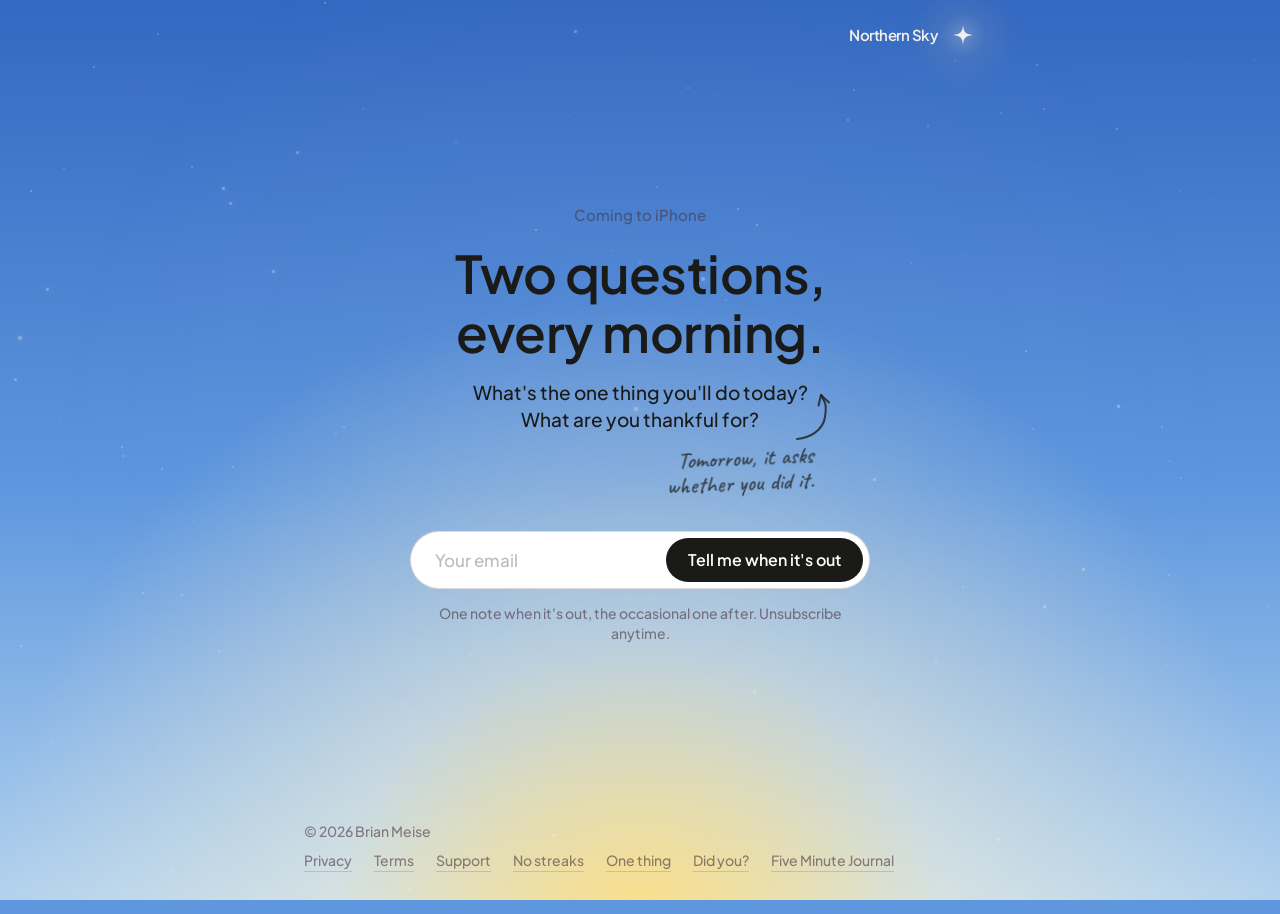
==== commit 5e43bb33: "Add the four search pages, and link every page from every footer The pages from the 2026-09-06 lands" ====
--- a/index.html
+++ b/index.html
@@ -10,6 +10,7 @@
 <meta property="og:type" content="website">
 <meta property="og:url" content="https://northernsky.app/">
 <meta name="twitter:card" content="summary">
+<meta name="apple-itunes-app" content="app-id=6809014456">
 <meta name="theme-color" content="#2F63BE">
 <link rel="icon" href="img/favicon.svg" type="image/svg+xml">
 <link rel="icon" href="img/favicon-32.png" sizes="32x32" type="image/png">
@@ -75,9 +76,13 @@
     <div class="wrap">
       <span>© 2026 Brian Meise</span>
       <nav>
-        <a href="privacy.html">Privacy</a>
-        <a href="terms.html">Terms</a>
-        <a href="support.html">Support</a>
+        <a href="privacy">Privacy</a>
+        <a href="terms">Terms</a>
+        <a href="support">Support</a>
+        <a href="without-streaks">No streaks</a>
+        <a href="one-thing">One thing</a>
+        <a href="did-you">Did you?</a>
+        <a href="five-minute-journal-alternative">Five Minute Journal</a>
       </nav>
     </div>
   </footer>
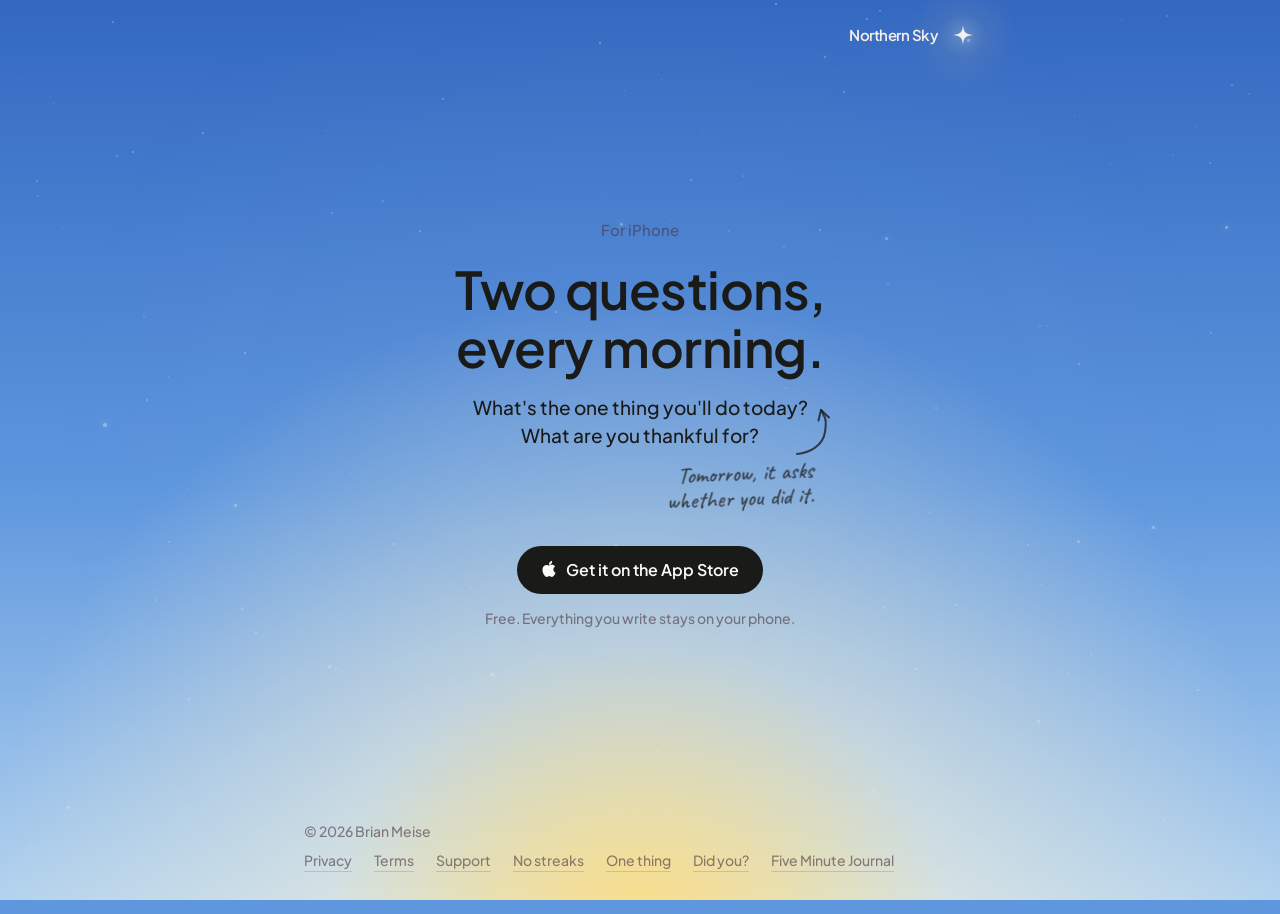
==== commit c87a40b0: "Swap the waitlist for the App Store link, on the front page and the search pages Northern Sky went l" ====
--- a/index.html
+++ b/index.html
@@ -4,7 +4,7 @@
 <meta charset="utf-8">
 <meta name="viewport" content="width=device-width, initial-scale=1, viewport-fit=cover">
 <title>Northern Sky — Two questions, every morning.</title>
-<meta name="description" content="A morning check-in for iPhone. What's the one thing you'll do today? What are you thankful for? Tomorrow, it asks whether you did it. Coming soon.">
+<meta name="description" content="A morning check-in for iPhone. What's the one thing you'll do today? What are you thankful for? Tomorrow, it asks whether you did it. Free on the App Store.">
 <meta property="og:title" content="Northern Sky — Two questions, every morning.">
 <meta property="og:description" content="A morning check-in for iPhone. What's the one thing you'll do today? What are you thankful for? Tomorrow, it asks whether you did it.">
 <meta property="og:type" content="website">
@@ -46,7 +46,7 @@
 
   <main class="hero">
     <div class="wrap">
-      <p class="eyebrow rise" style="--i:0">Coming to iPhone</p>
+      <p class="eyebrow rise" style="--i:0">For iPhone</p>
       <h1 class="rise" style="--i:1">Two questions, every morning.</h1>
       <div class="lede rise" style="--i:2">
         <p class="q">What's the one thing you'll do today?</p>
@@ -59,16 +59,20 @@
         <p class="hand rise" style="--i:4"><span>Tomorrow, it asks<br>whether you did it.</span></p>
       </div>
 
-      <form class="capture rise" style="--i:3" id="capture" novalidate>
-        <div class="row">
-          <label class="hp" for="website">Leave this empty</label>
-          <input class="hp" type="text" id="website" name="website" tabindex="-1" autocomplete="off">
-          <input type="email" id="email" name="email" placeholder="Your email" required
-                 autocomplete="email" autocapitalize="off" spellcheck="false" aria-label="Your email">
-          <button class="pill" type="submit" data-goatcounter-click="waitlist">Tell me when it's out</button>
-        </div>
-        <p class="note" id="note" aria-live="polite">One note when it's out, the occasional one after. Unsubscribe anytime.</p>
-      </form>
+      <!-- The App Store link replaced the email capture at launch (2026-09-30). pt=129208576 is
+           the account's provider token, the same for every channel; ct=website is the default
+           campaign, which store.js swaps per channel (northernsky.app/?s=reddit → ct=reddit).
+           Keep data-store-link (what store.js looks for) and data-goatcounter-click (GoatCounter
+           counts the tap on its way out, so a gap between visits and Apple's page views can be
+           told apart from nobody tapping). The same link closes the four search pages. -->
+      <div class="get rise" style="--i:3">
+        <a class="cta" data-store-link data-goatcounter-click="cta-appstore"
+           href="https://apps.apple.com/app/apple-store/id6809014456?pt=129208576&amp;ct=website&amp;mt=8">
+          <svg width="16" height="16" viewBox="0 0 24 24" fill="currentColor" aria-hidden="true"><path d="M12.152 6.896c-.948 0-2.415-1.078-3.96-1.04-2.04.027-3.91 1.183-4.961 3.014-2.117 3.675-.546 9.103 1.519 12.09 1.013 1.454 2.208 3.09 3.792 3.039 1.52-.065 2.09-.987 3.935-.987 1.831 0 2.35.987 3.96.948 1.637-.026 2.676-1.48 3.676-2.948 1.156-1.688 1.636-3.325 1.662-3.415-.039-.013-3.182-1.221-3.22-4.857-.026-3.04 2.48-4.494 2.597-4.559-1.429-2.09-3.623-2.324-4.39-2.376-2-.156-3.675 1.09-4.61 1.09zm3.24-2.916c.83-1.014 1.404-2.42 1.25-3.822-1.207.049-2.664.805-3.523 1.816-.771.9-1.443 2.34-1.264 3.72 1.35.104 2.723-.688 3.537-1.714z"/></svg>
+          Get it on the App Store
+        </a>
+        <p class="note">Free. Everything you write stays on your phone.</p>
+      </div>
     </div>
   </main>
 
@@ -118,50 +122,8 @@
   }
   stars.appendChild(frag);
 })();
-
-// The waitlist is one table in the app's Supabase project. The key is the
-// project's publishable identifier, not a secret; the table grants anon
-// insert only, and RLS lets nothing be read back. A duplicate email comes
-// back 409 and is treated as already on the list.
-(function () {
-  var URL = 'https://xiwggtpiqnsiargtiham.supabase.co/rest/v1/waitlist';
-  var KEY = 'sb_publishable_mRfgL_a6vdINKT1QcsDXOg_ihpGNKJz';
-  var COPY = {
-    expectation: 'One note when it’s out, the occasional one after. Unsubscribe anytime.',
-    invalid: 'That doesn’t look like an email address.',
-    done: 'You’re on the list.',
-    failed: 'That didn’t send. Try once more.'
-  };
-  var form = document.getElementById('capture');
-  var email = document.getElementById('email');
-  var note = document.getElementById('note');
-  var button = form.querySelector('.pill');
-
-  function say(state, text) { note.dataset.state = state; note.textContent = text; }
-
-  form.addEventListener('submit', function (e) {
-    e.preventDefault();
-    if (form.website.value) return;               // honeypot
-    var value = email.value.trim();
-    if (!/^[^\s@]+@[^\s@]+\.[^\s@]+$/.test(value)) { say('error', COPY.invalid); email.focus(); return; }
-    button.disabled = true;
-    fetch(URL, {
-      method: 'POST',
-      headers: {
-        'apikey': KEY,
-        'Authorization': 'Bearer ' + KEY,
-        'Content-Type': 'application/json',
-        'Prefer': 'return=minimal'
-      },
-      body: JSON.stringify({ email: value.toLowerCase(), source: 'northernsky.app' })
-    }).then(function (r) {
-      if (r.ok || r.status === 409) { say('done', COPY.done); form.reset(); }
-      else { say('error', COPY.failed); button.disabled = false; }
-    }).catch(function () { say('error', COPY.failed); button.disabled = false; });
-  });
-  email.addEventListener('input', function () { if (note.dataset.state === 'error') say('', COPY.expectation); });
-})();
 </script>
+<script src="store.js"></script>
 
 <!-- GoatCounter: cookieless page counts, no personal data. Disclosed under
      "This website" in /privacy.html; change both together. -->
--- a/site.css
+++ b/site.css
@@ -169,40 +169,22 @@
 .hand span{display:inline-block;transform:rotate(-2.5deg) translate3d(6px,0,0)}
 .arrow{position:absolute;right:-25px;top:4px;width:44px;height:60px;fill:none;stroke:var(--hand-ink);stroke-width:2;stroke-linecap:round;stroke-linejoin:round}
 
-/* One pill: field and button. Controls on a dark station are white with ink. */
-.capture{margin:0 auto;max-width:460px}
-.row{
-  display:flex;gap:8px;padding:6px;border-radius:999px;
-  background:var(--raised);border:1px solid var(--line);
-}
-.row input{
-  flex:1;min-width:0;height:44px;padding:0 18px;border:0;border-radius:999px;
-  background:transparent;color:var(--ink);font:inherit;font-size:17px; /* never below 16px on iOS */
-  outline:none;
-}
-.row input::placeholder{color:var(--placeholder)}
-.row input:focus-visible{box-shadow:inset 0 0 0 1.5px var(--line)}
-.pill{
-  height:44px;padding:0 22px;border:0;border-radius:999px;white-space:nowrap;
-  background:var(--ink);color:var(--ink-inverse);font:inherit;font-weight:600;font-size:16px;
-  cursor:pointer;transition:opacity .2s ease,transform .2s ease;
-}
-.pill:hover{opacity:.92}
-.pill:active{transform:scale(.98)}
-.pill[disabled]{opacity:.6;cursor:default}
-.hp{position:absolute;left:-9999px;width:1px;height:1px;opacity:0}
+/* The one ask: the App Store link, the same ink pill with white text the email form's button
+   was (it replaced the form at launch, 2026-09-30), with Apple's mark in front. The rise sits
+   on the .get wrapper, never on the link, so the press's transform has nothing to fight. */
+.get{margin:0 auto}
+.cta{
+  display:inline-flex;align-items:center;justify-content:center;gap:9px;
+  height:48px;padding:0 24px;border-radius:999px;white-space:nowrap;text-decoration:none;
+  background:var(--ink);color:var(--ink-inverse);font-weight:600;font-size:16px;
+  transition:opacity .2s ease,transform .2s ease;
+}
+.cta svg{flex:none;margin-top:-2px} /* Apple's mark is bottom-heavy; lifted to sit on the text's centre */
+.cta:hover{opacity:.92}
+.cta:active{transform:scale(.98)}
+.cta:focus-visible{outline:2px solid var(--ink);outline-offset:3px}
 .note{margin:14px 0 0;font-size:14px;line-height:1.45;color:var(--ink-muted)}
-.note[data-state="done"]{color:var(--ink)}
-/* Narrow screens: two stacked pills, same width, same height — the dark field over the white
-   button, the way the app stacks its yesterday answers. flex:none matters: in a column, flex:1's
-   zero basis beats the height and the field collapses to its text. */
-@media (max-width:480px){
-  .row{flex-direction:column;gap:10px;padding:0;background:transparent;border:0;border-radius:0}
-  .row input{flex:none;width:100%;height:48px;text-align:center;border:1px solid var(--line);background:var(--raised)}
-  .row input:focus-visible{box-shadow:none;border-color:var(--ink-muted)}
-  .pill{width:100%;height:48px}
-}
-@media (prefers-reduced-motion:reduce){.pill{transition:none}}
+@media (prefers-reduced-motion:reduce){.cta{transition:none}}
 
 /* ---------- documents: privacy, terms, support ---------- */
 .doc{padding:24px 0 72px}
@@ -219,3 +201,6 @@
 .doc .short{padding:2px 0 2px 20px;border-left:2px solid var(--line);margin:24px 0}
 .doc .short p{font-weight:500;font-size:19px;line-height:1.4}
 .doc .addr{font-size:22px;font-weight:600;letter-spacing:var(--tracking);margin:0 0 6px}
+/* The search pages close on the same store link. `.doc a` would ink the text and underline it. */
+.doc .get{margin:28px 0 36px}
+.doc .cta{color:var(--ink-inverse);border-bottom:0}
